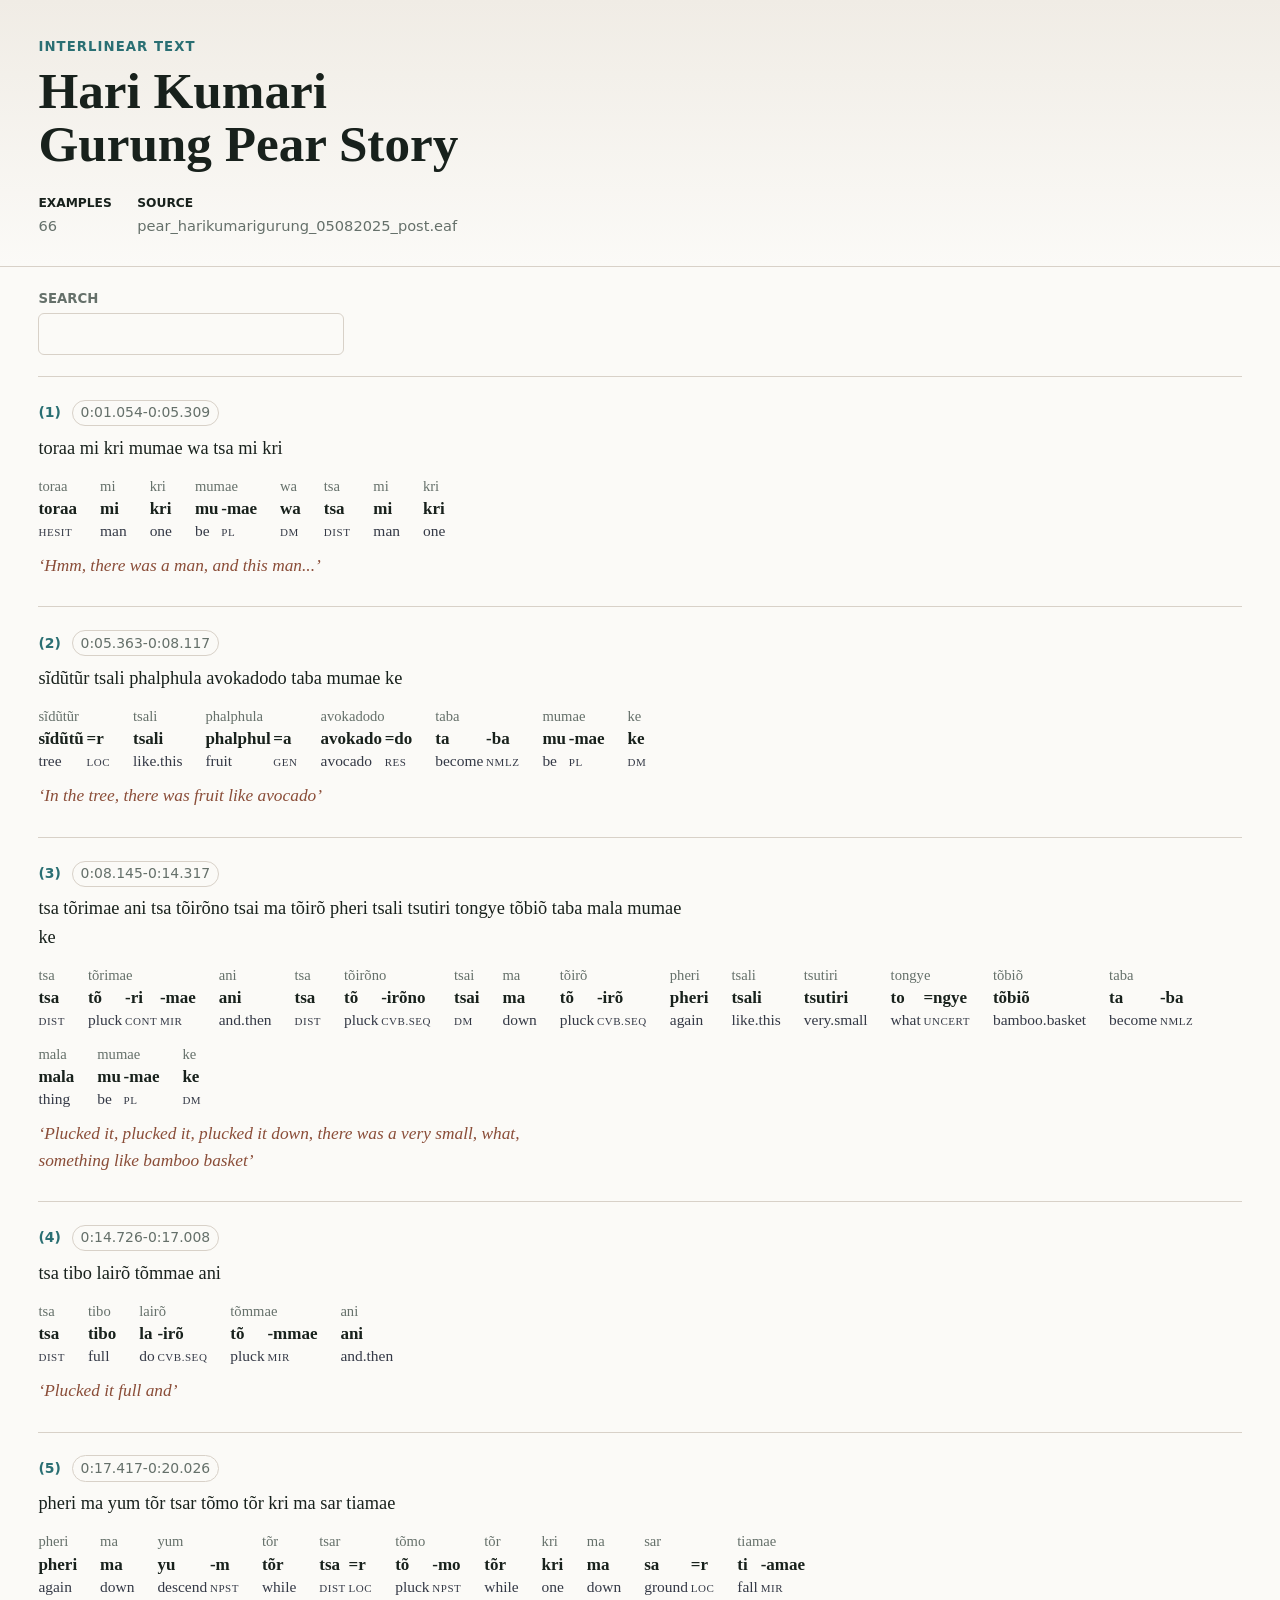
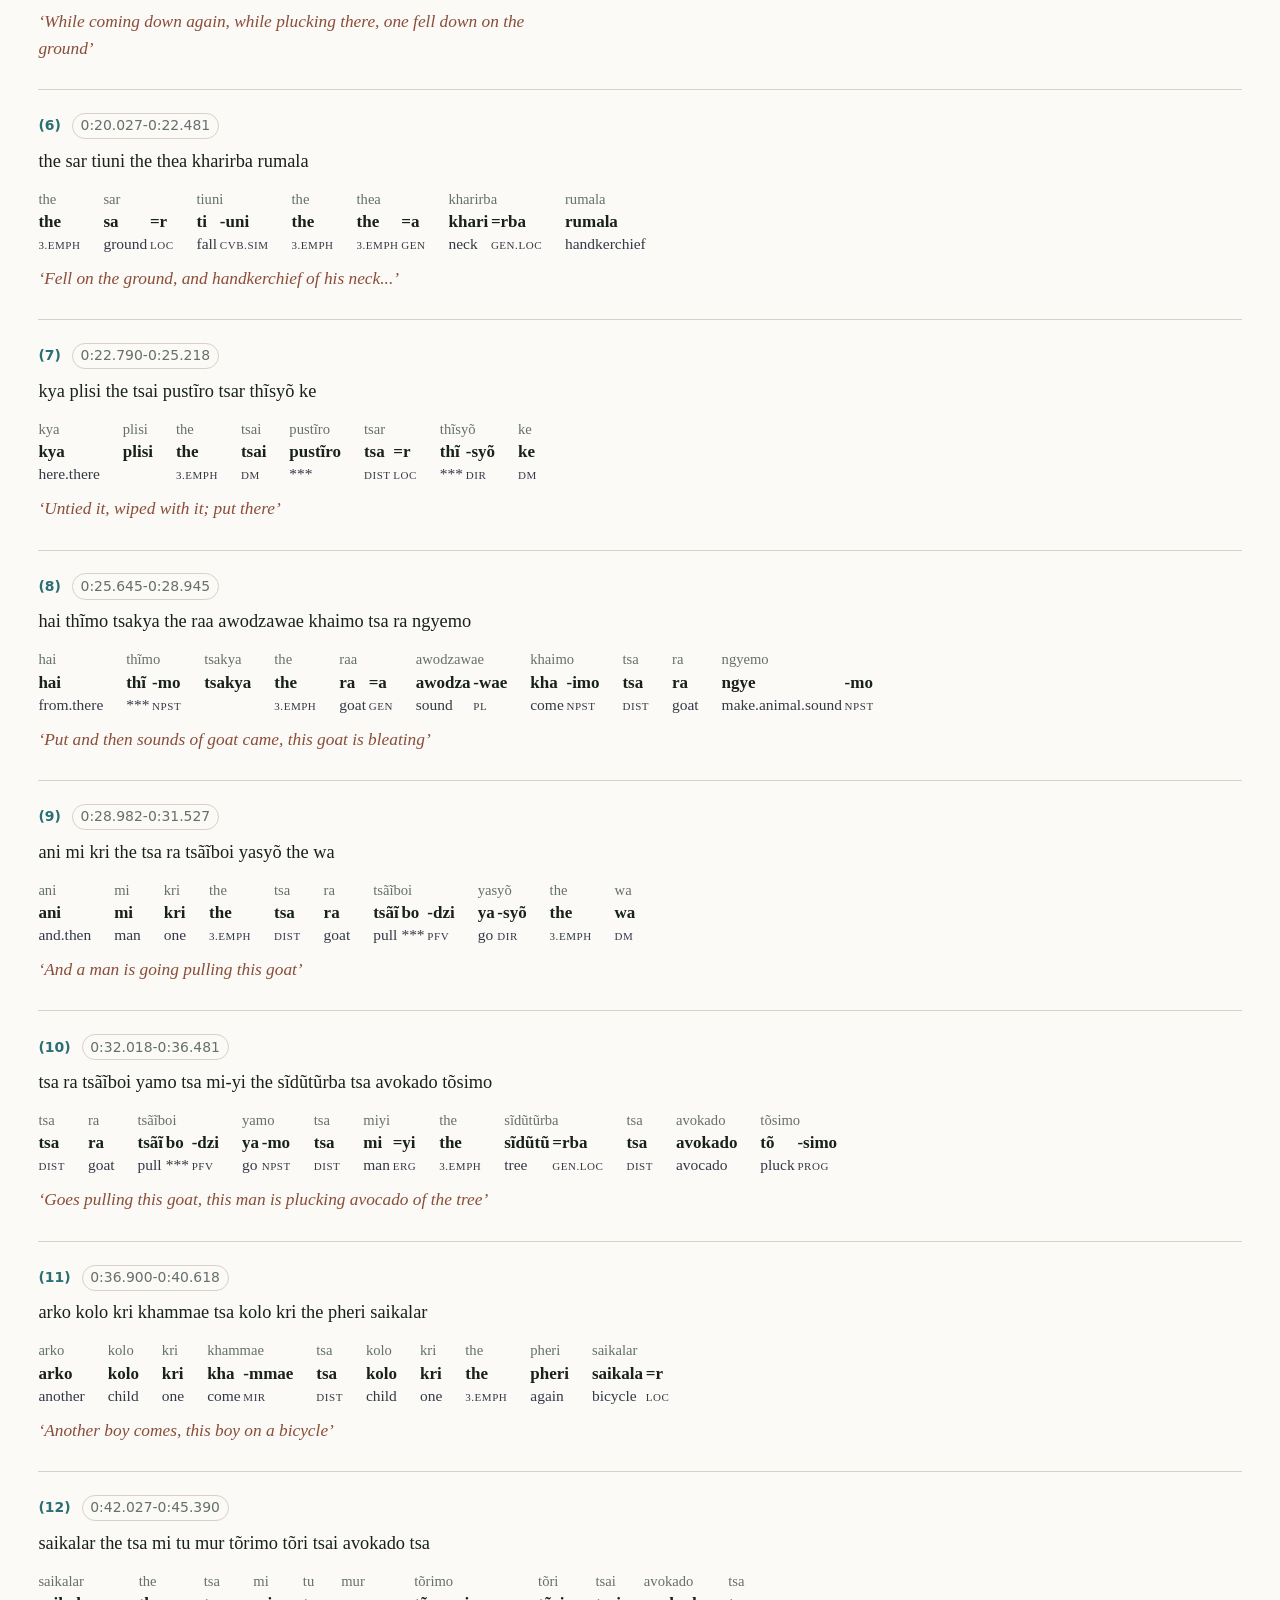
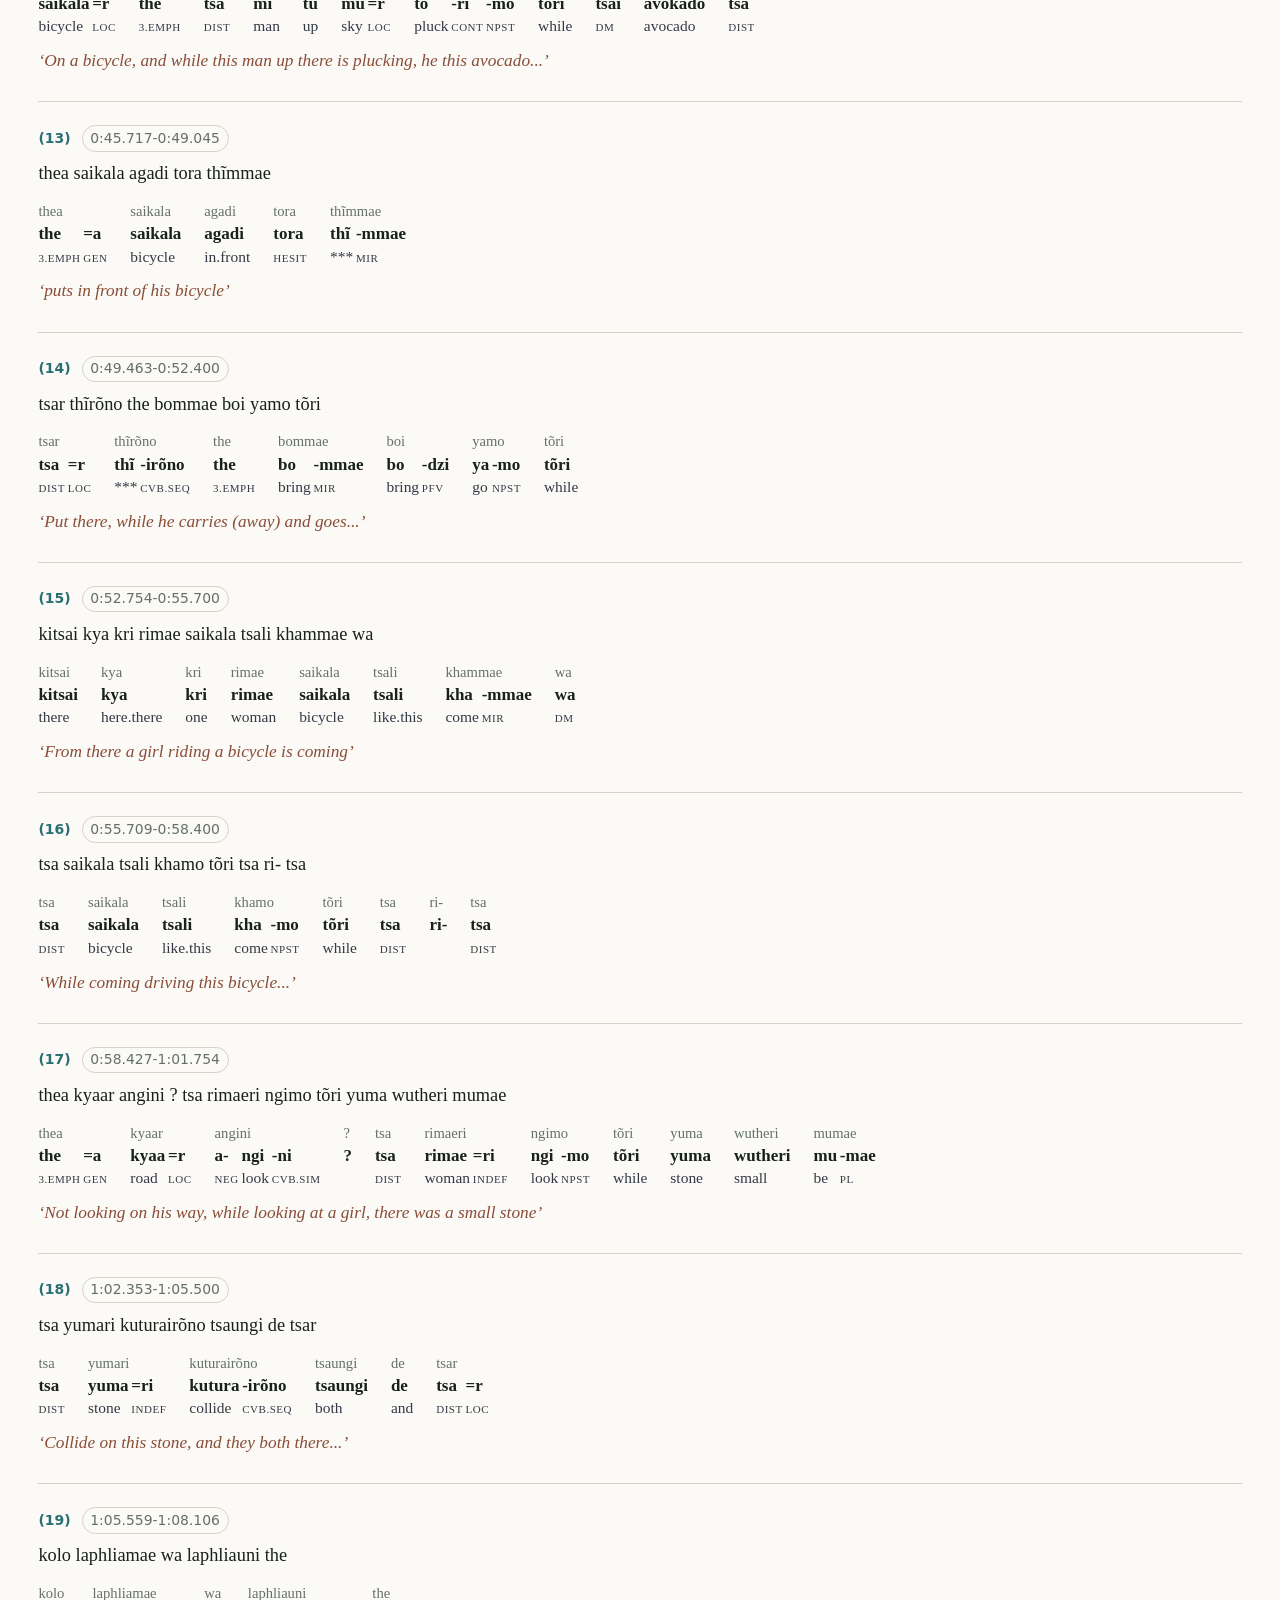
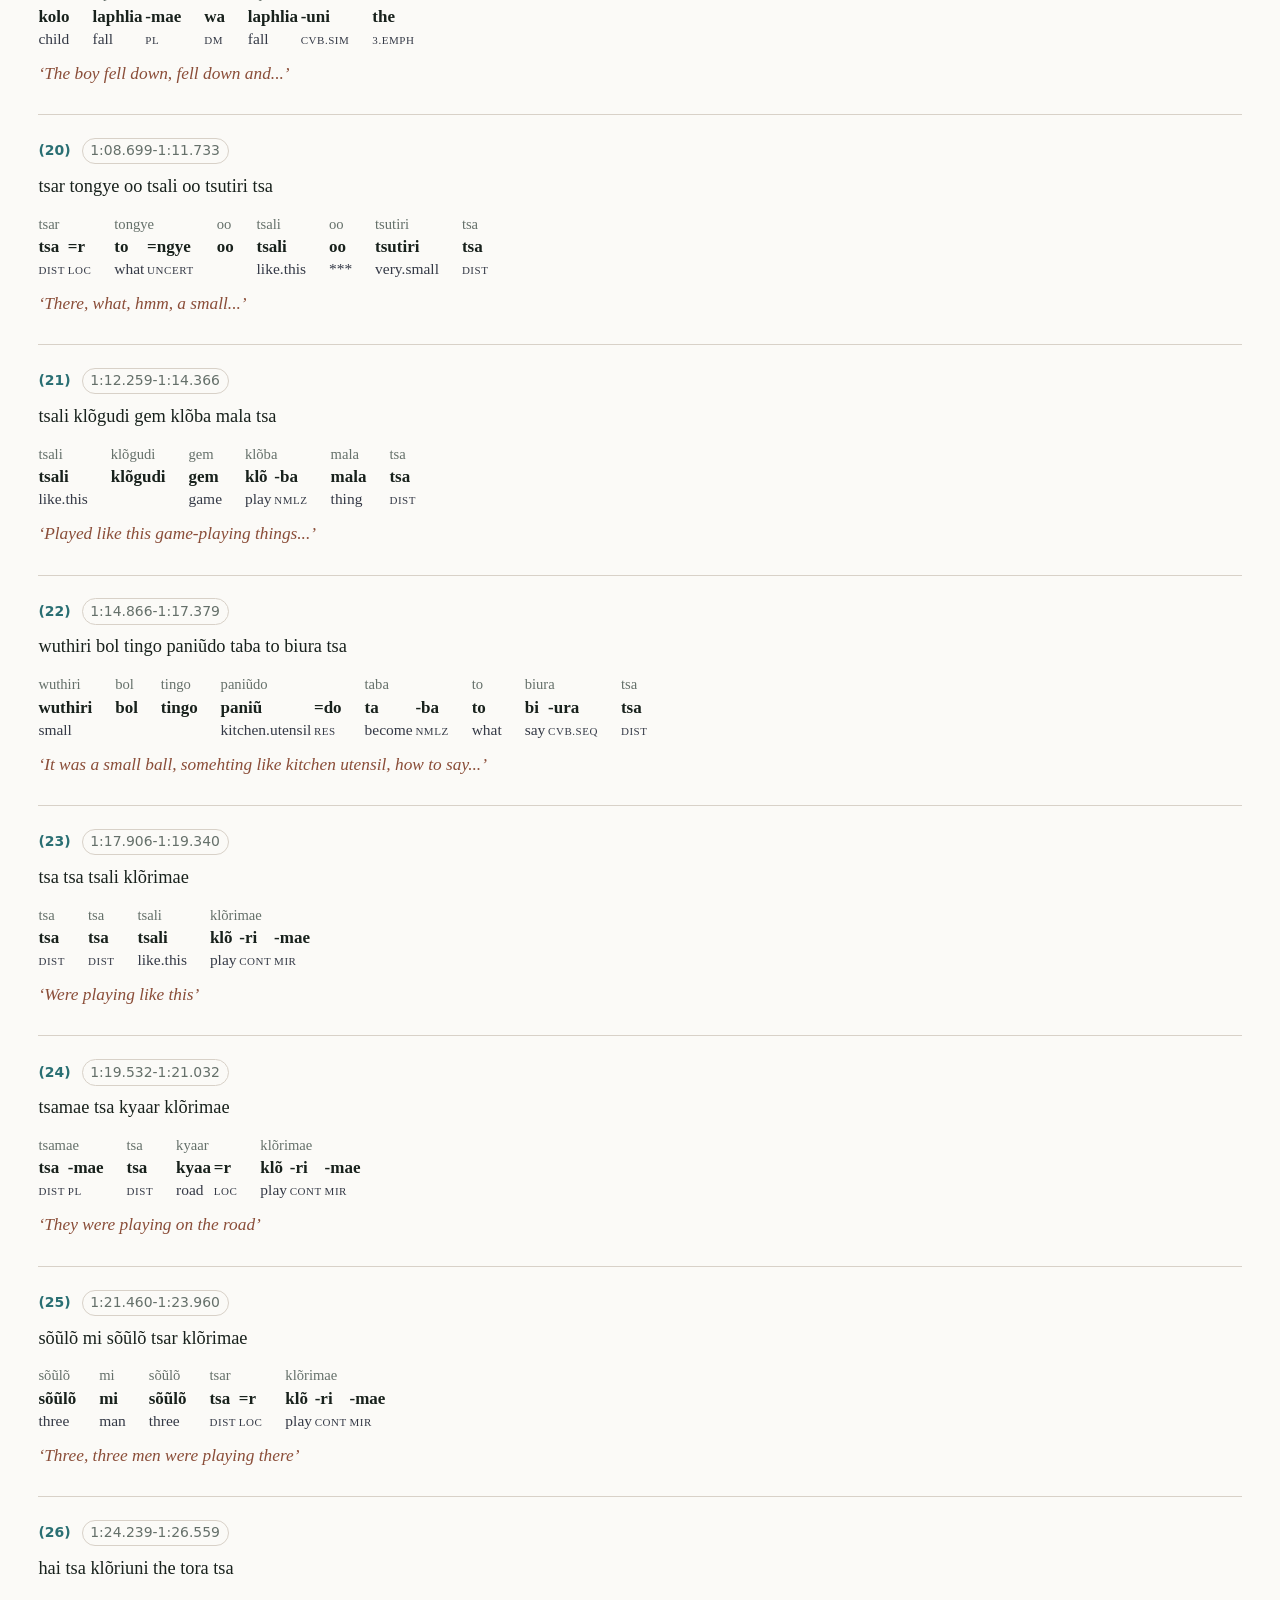
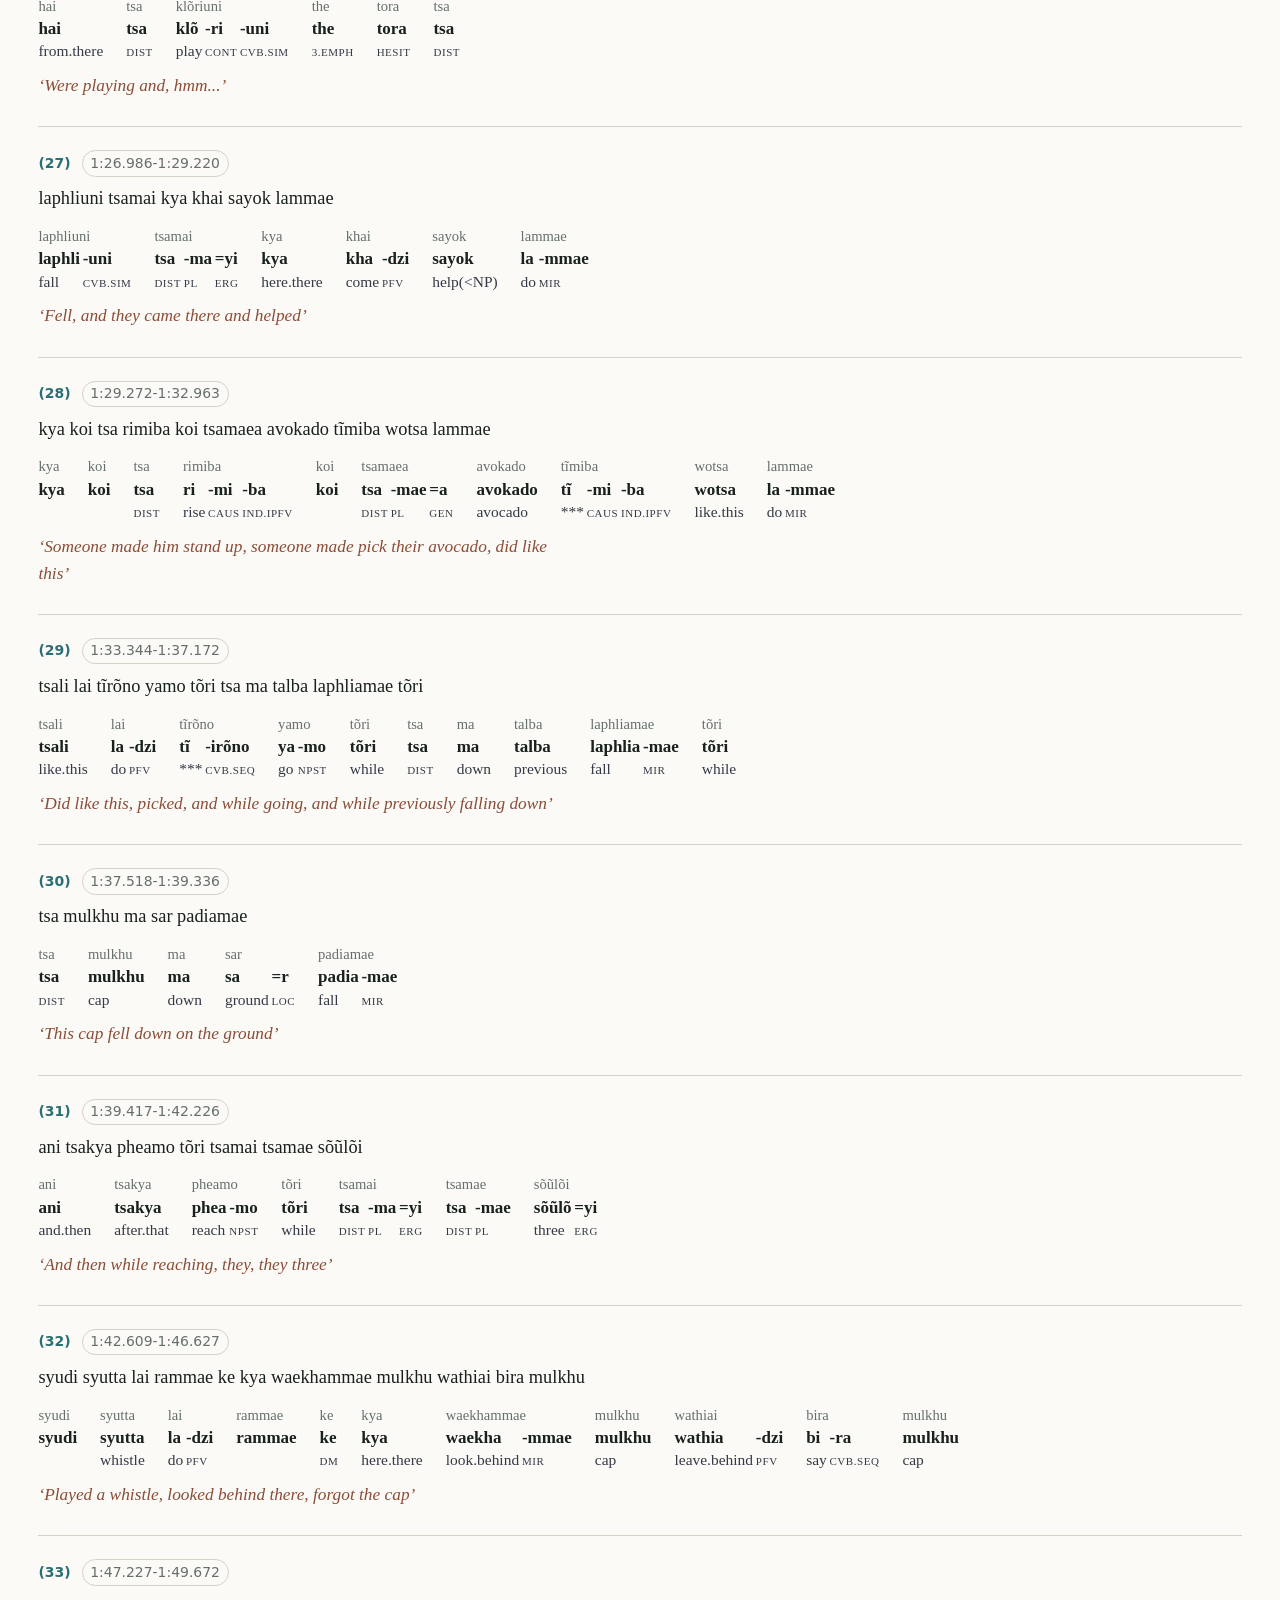
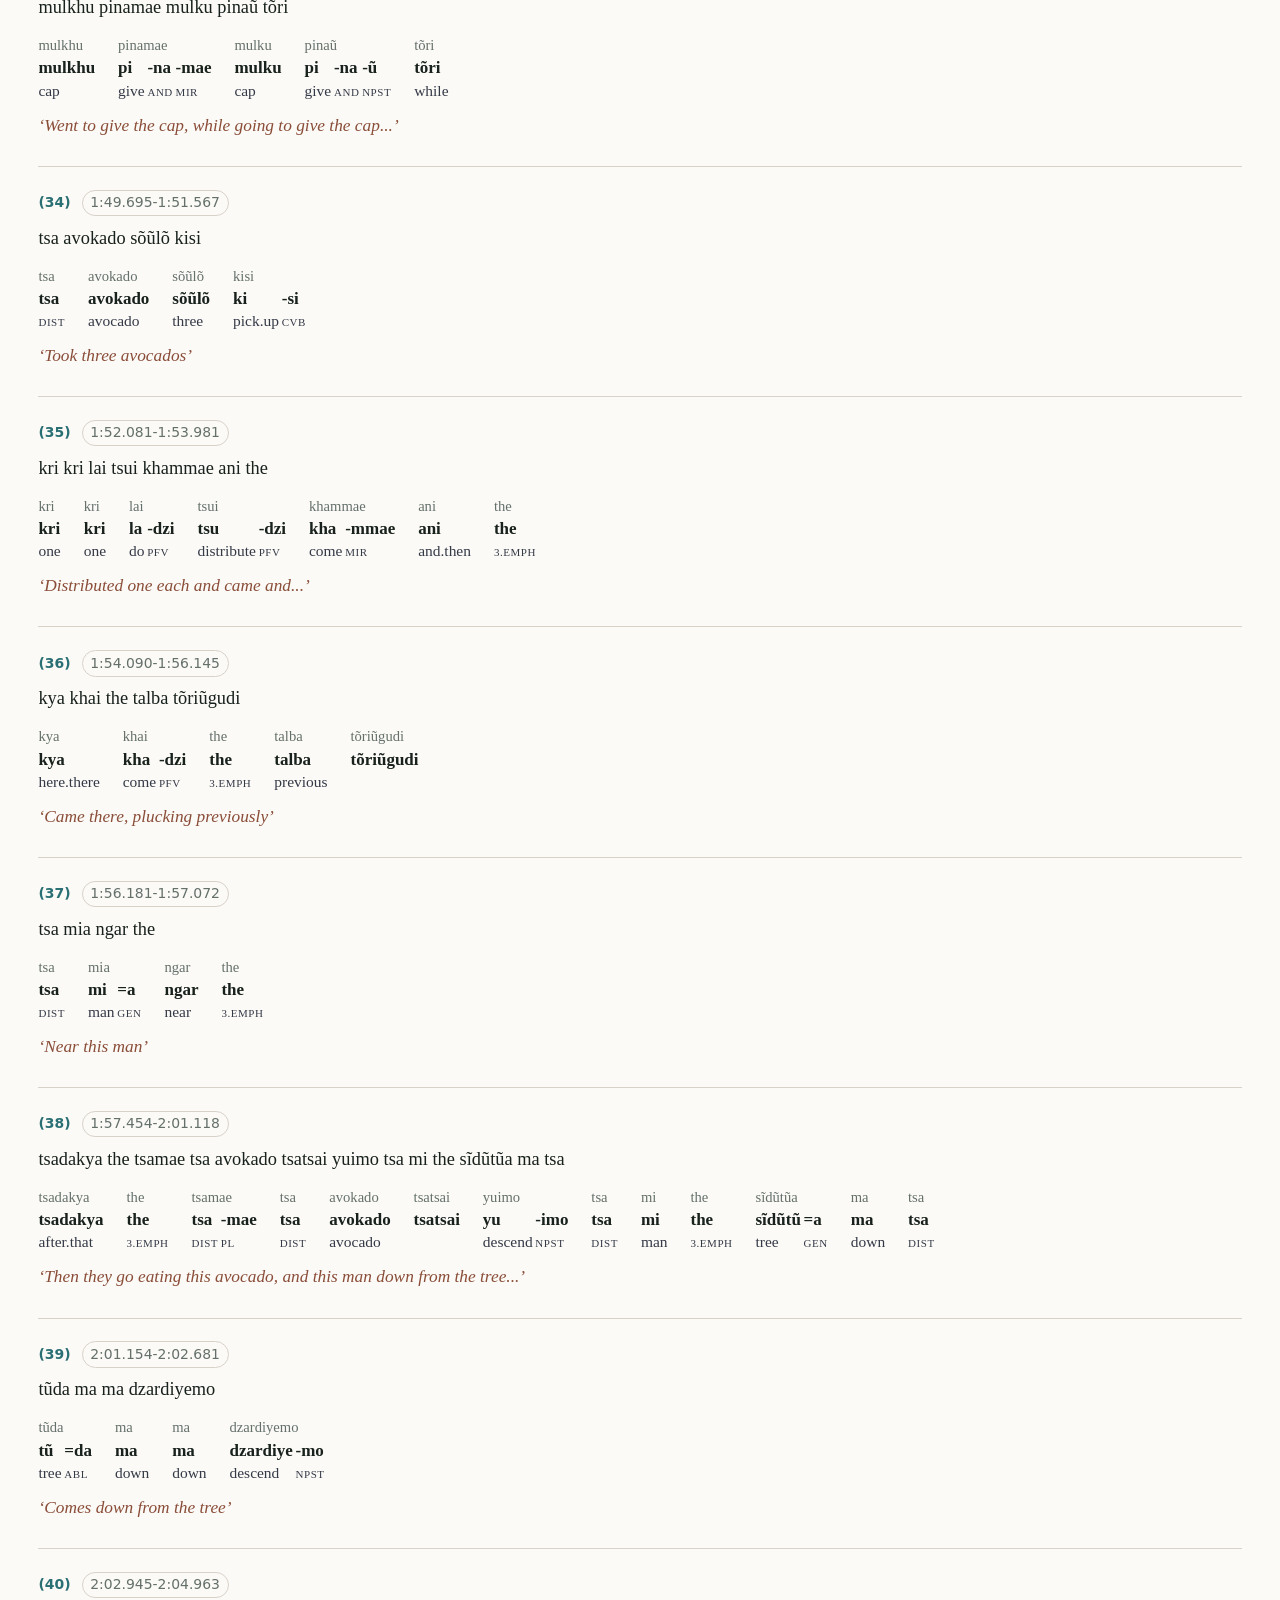
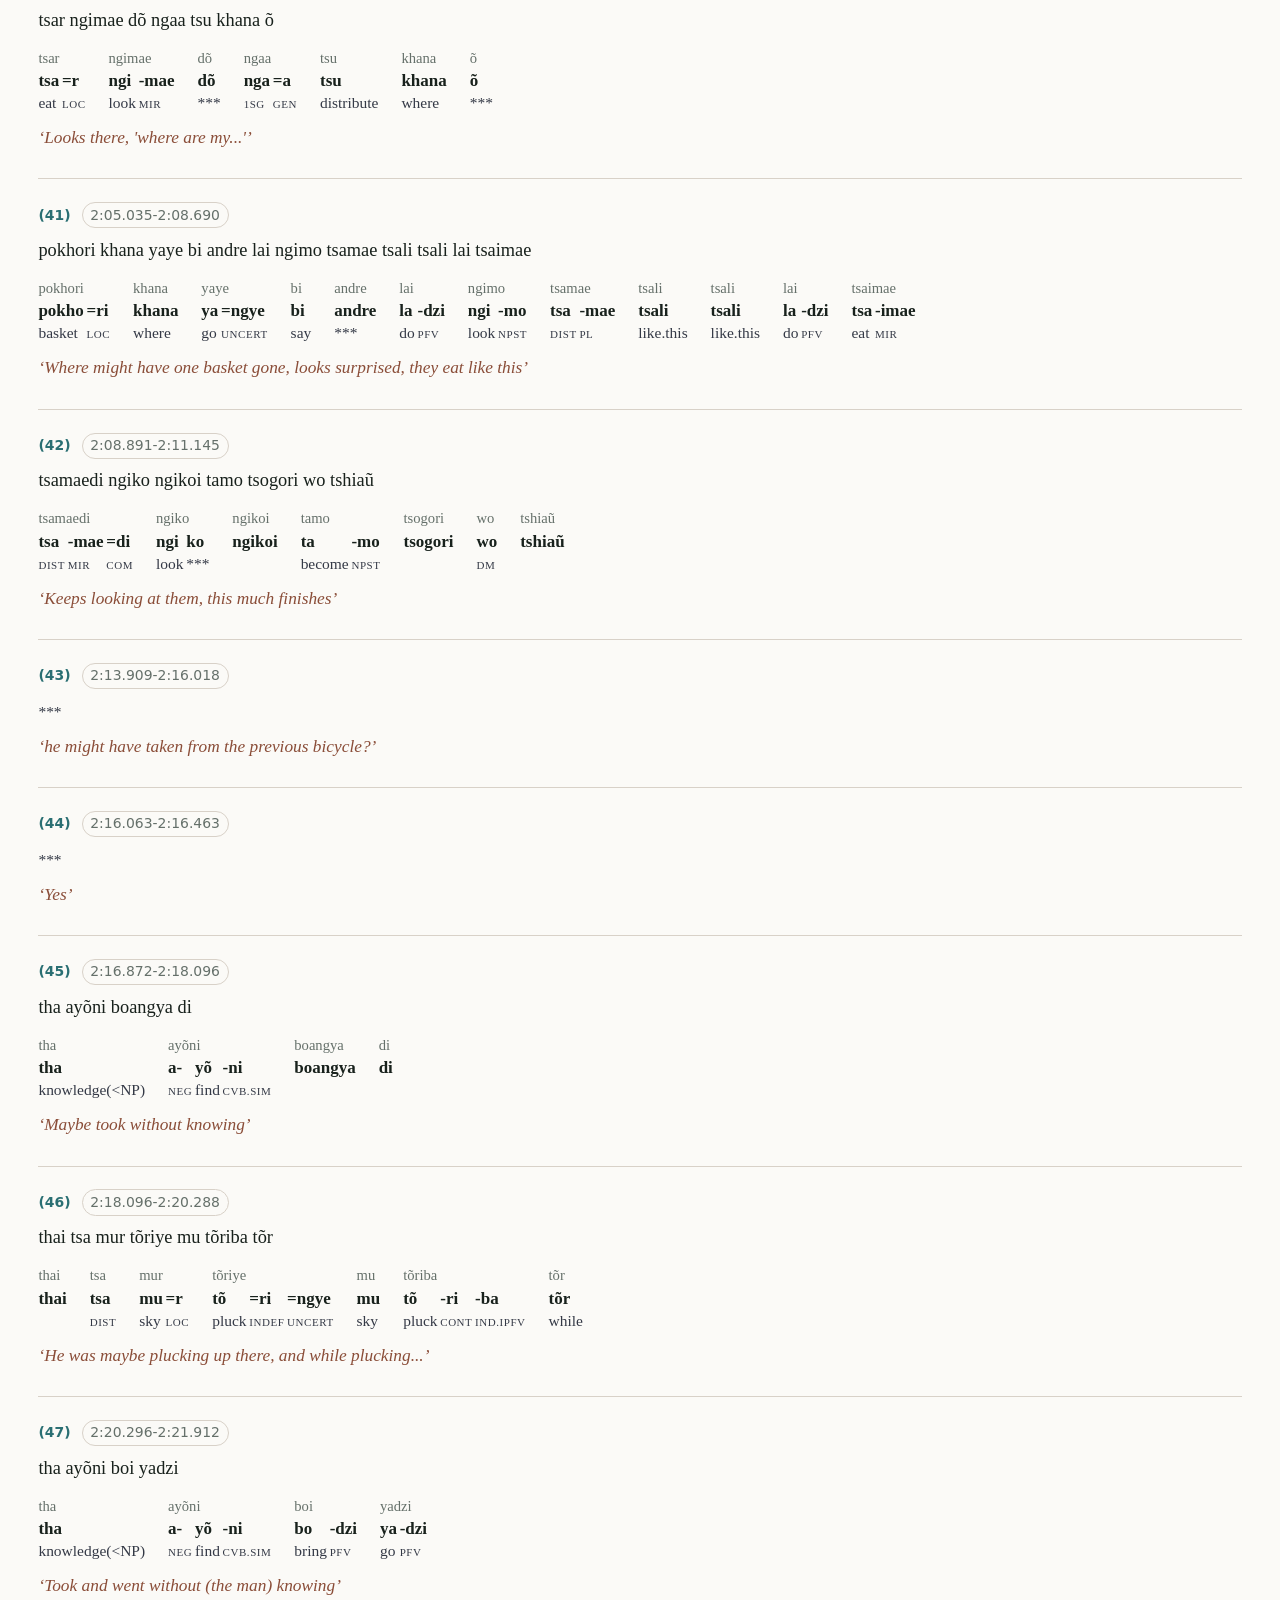
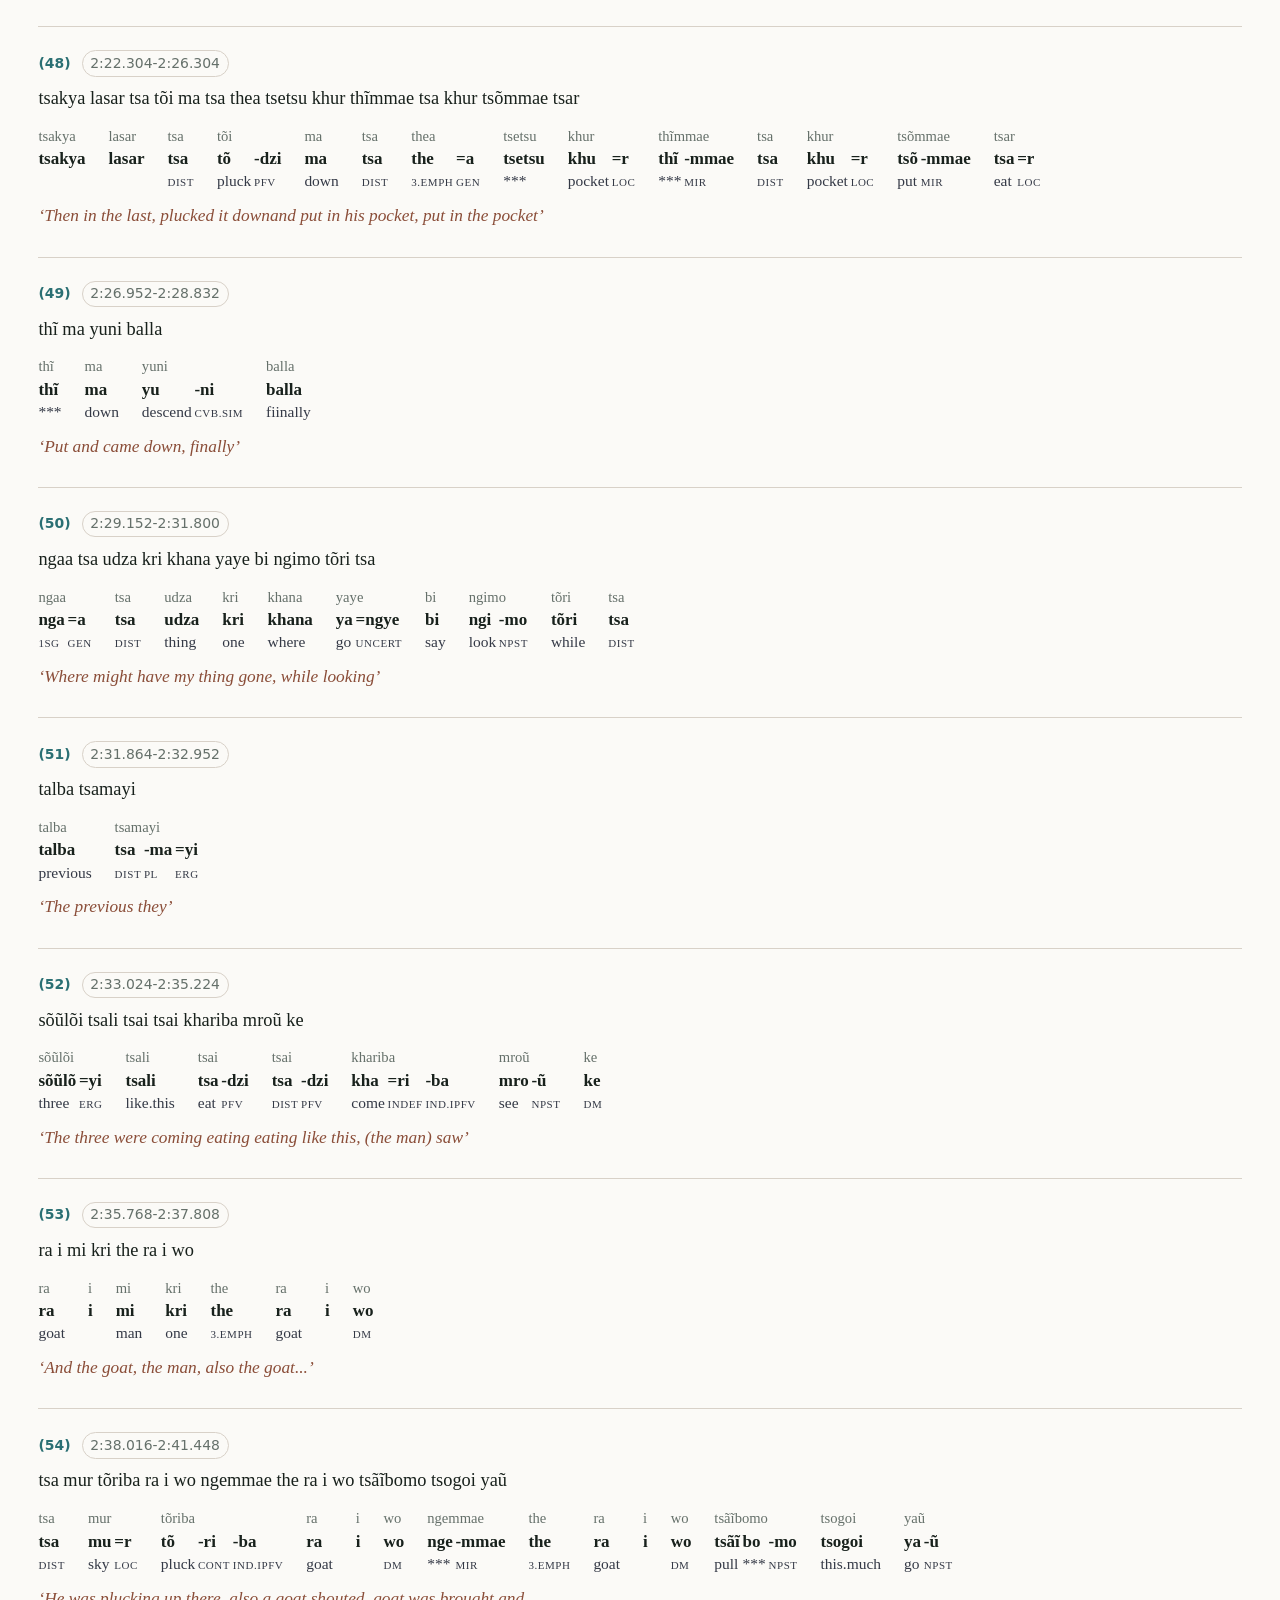
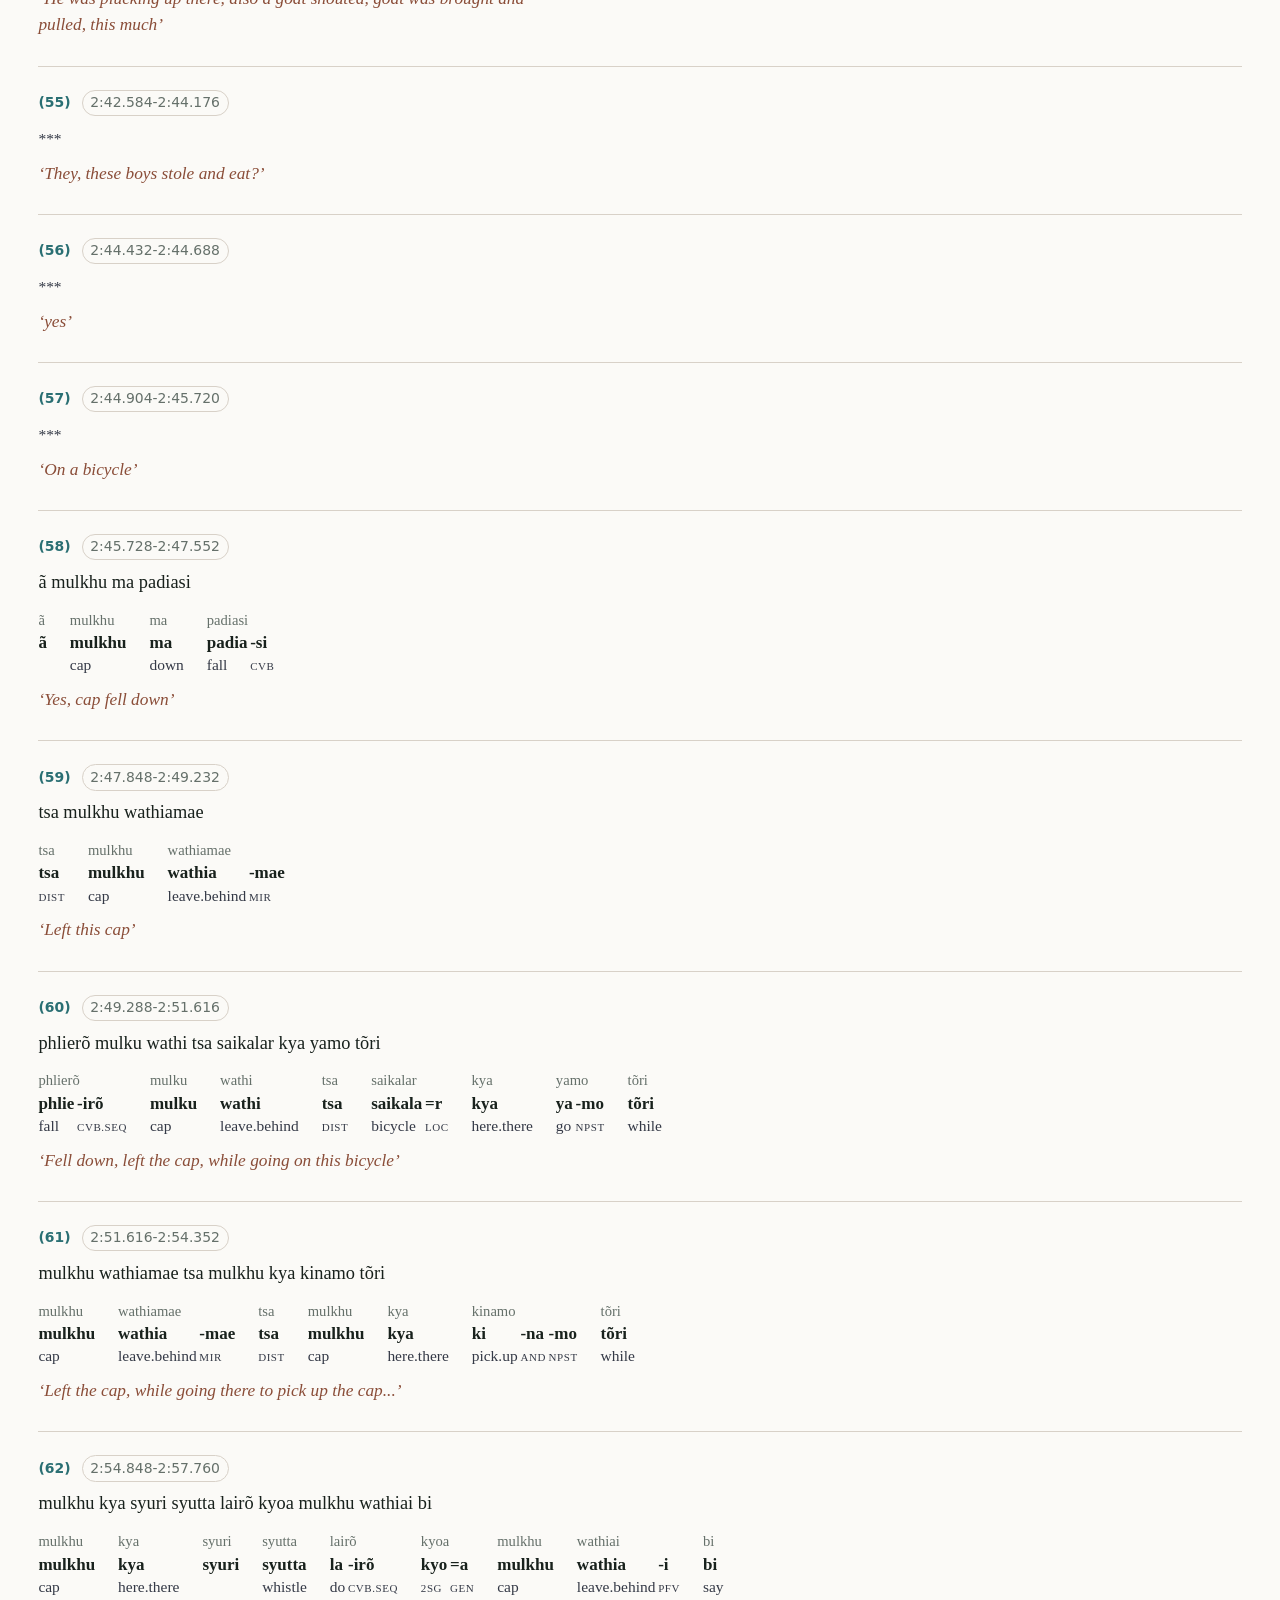
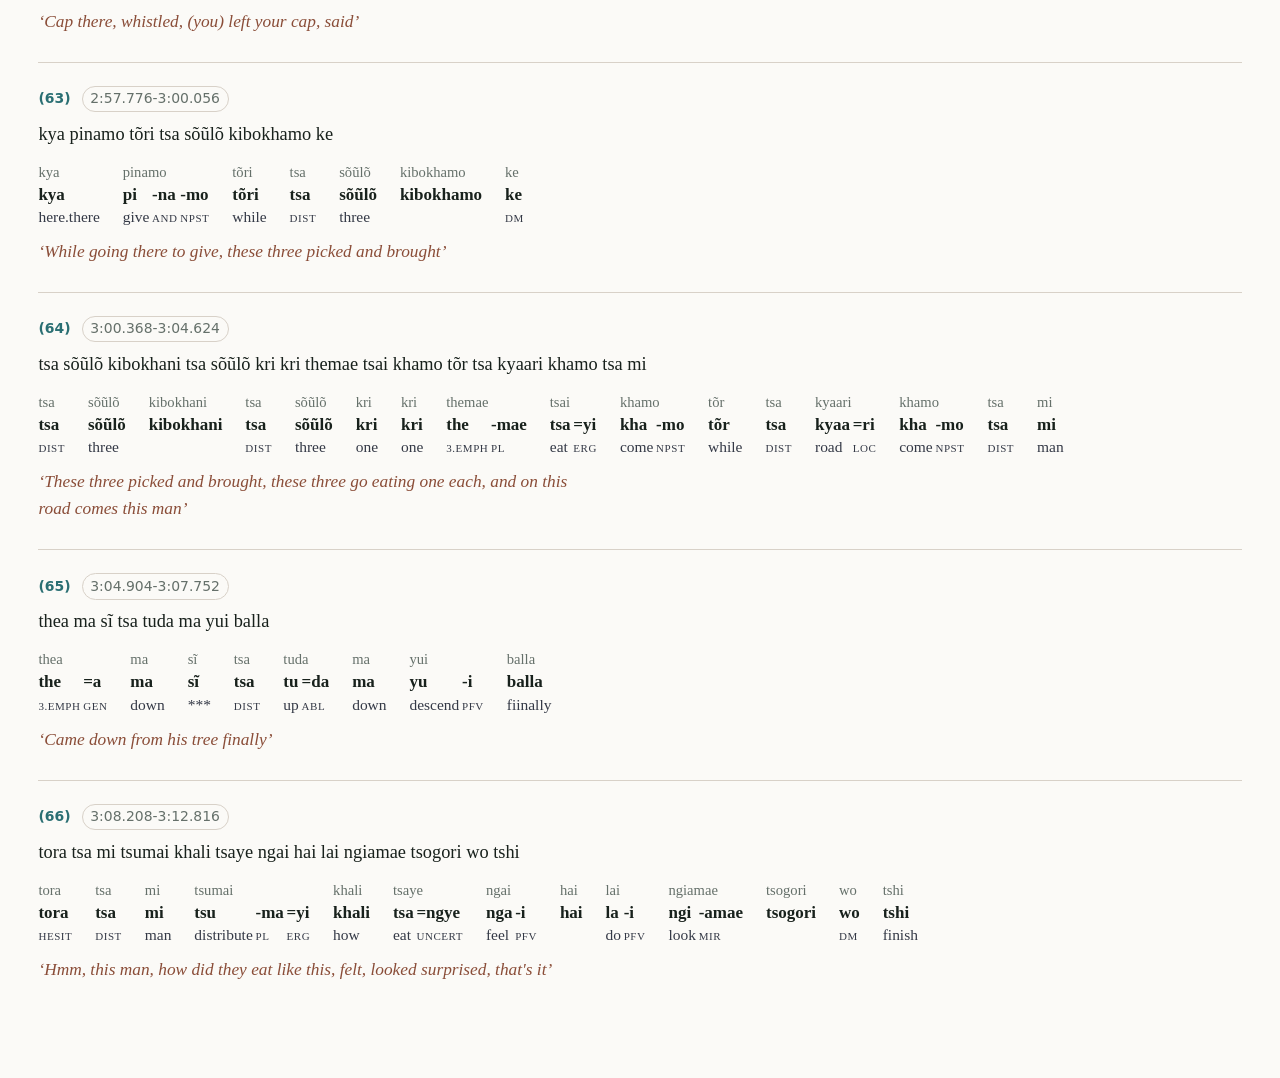
==== index.html @ 615427fd "Initial ELAN pretty renderer" ====
<!doctype html>
<html lang="en">
<head>
  <meta charset="utf-8">
  <meta name="viewport" content="width=device-width, initial-scale=1">
  <meta http-equiv="refresh" content="0; url=examples/output/pear_harikumarigurung_05082025_post.html">
  <title>ELAN Pretty Demo</title>
  <style>
    :root {
      color-scheme: light dark;
      font-family: "Charis SIL", "Libertinus Serif", "Noto Serif", Georgia, serif;
      background: #fbfaf7;
      color: #18211c;
    }

    body {
      margin: 0;
      min-height: 100vh;
      display: grid;
      place-items: center;
      padding: 2rem;
    }

    main {
      max-width: 42rem;
    }

    a {
      color: #2a6f73;
      font-weight: 700;
    }
  </style>
</head>
<body>
  <main>
    <h1>ELAN Pretty Demo</h1>
    <p>
      Opening the rendered interlinear text.
      <a href="examples/output/pear_harikumarigurung_05082025_post.html">View it here</a>.
    </p>
  </main>
</body>
</html>
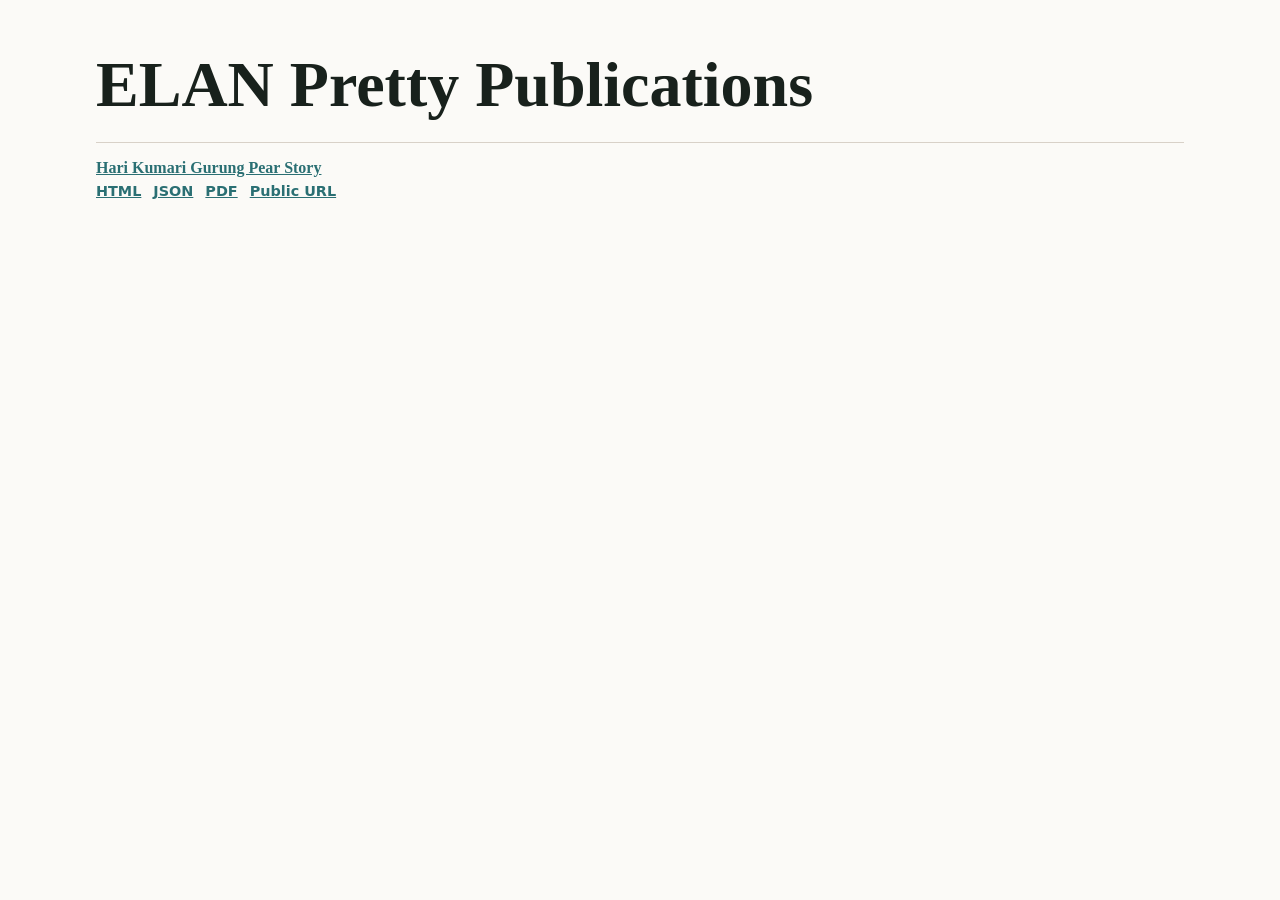
==== commit 7ad06ea0: "Add GitHub Pages publishing" ====
--- a/index.html
+++ b/index.html
@@ -3,41 +3,13 @@
 <head>
   <meta charset="utf-8">
   <meta name="viewport" content="width=device-width, initial-scale=1">
-  <meta http-equiv="refresh" content="0; url=examples/output/pear_harikumarigurung_05082025_post.html">
-  <title>ELAN Pretty Demo</title>
-  <style>
-    :root {
-      color-scheme: light dark;
-      font-family: "Charis SIL", "Libertinus Serif", "Noto Serif", Georgia, serif;
-      background: #fbfaf7;
-      color: #18211c;
-    }
-
-    body {
-      margin: 0;
-      min-height: 100vh;
-      display: grid;
-      place-items: center;
-      padding: 2rem;
-    }
-
-    main {
-      max-width: 42rem;
-    }
-
-    a {
-      color: #2a6f73;
-      font-weight: 700;
-    }
-  </style>
+  <meta http-equiv="refresh" content="0; url=published/">
+  <title>ELAN Pretty</title>
 </head>
 <body>
   <main>
-    <h1>ELAN Pretty Demo</h1>
-    <p>
-      Opening the rendered interlinear text.
-      <a href="examples/output/pear_harikumarigurung_05082025_post.html">View it here</a>.
-    </p>
+    <h1>ELAN Pretty</h1>
+    <p><a href="published/">Open the published interlinear texts</a>.</p>
   </main>
 </body>
 </html>
